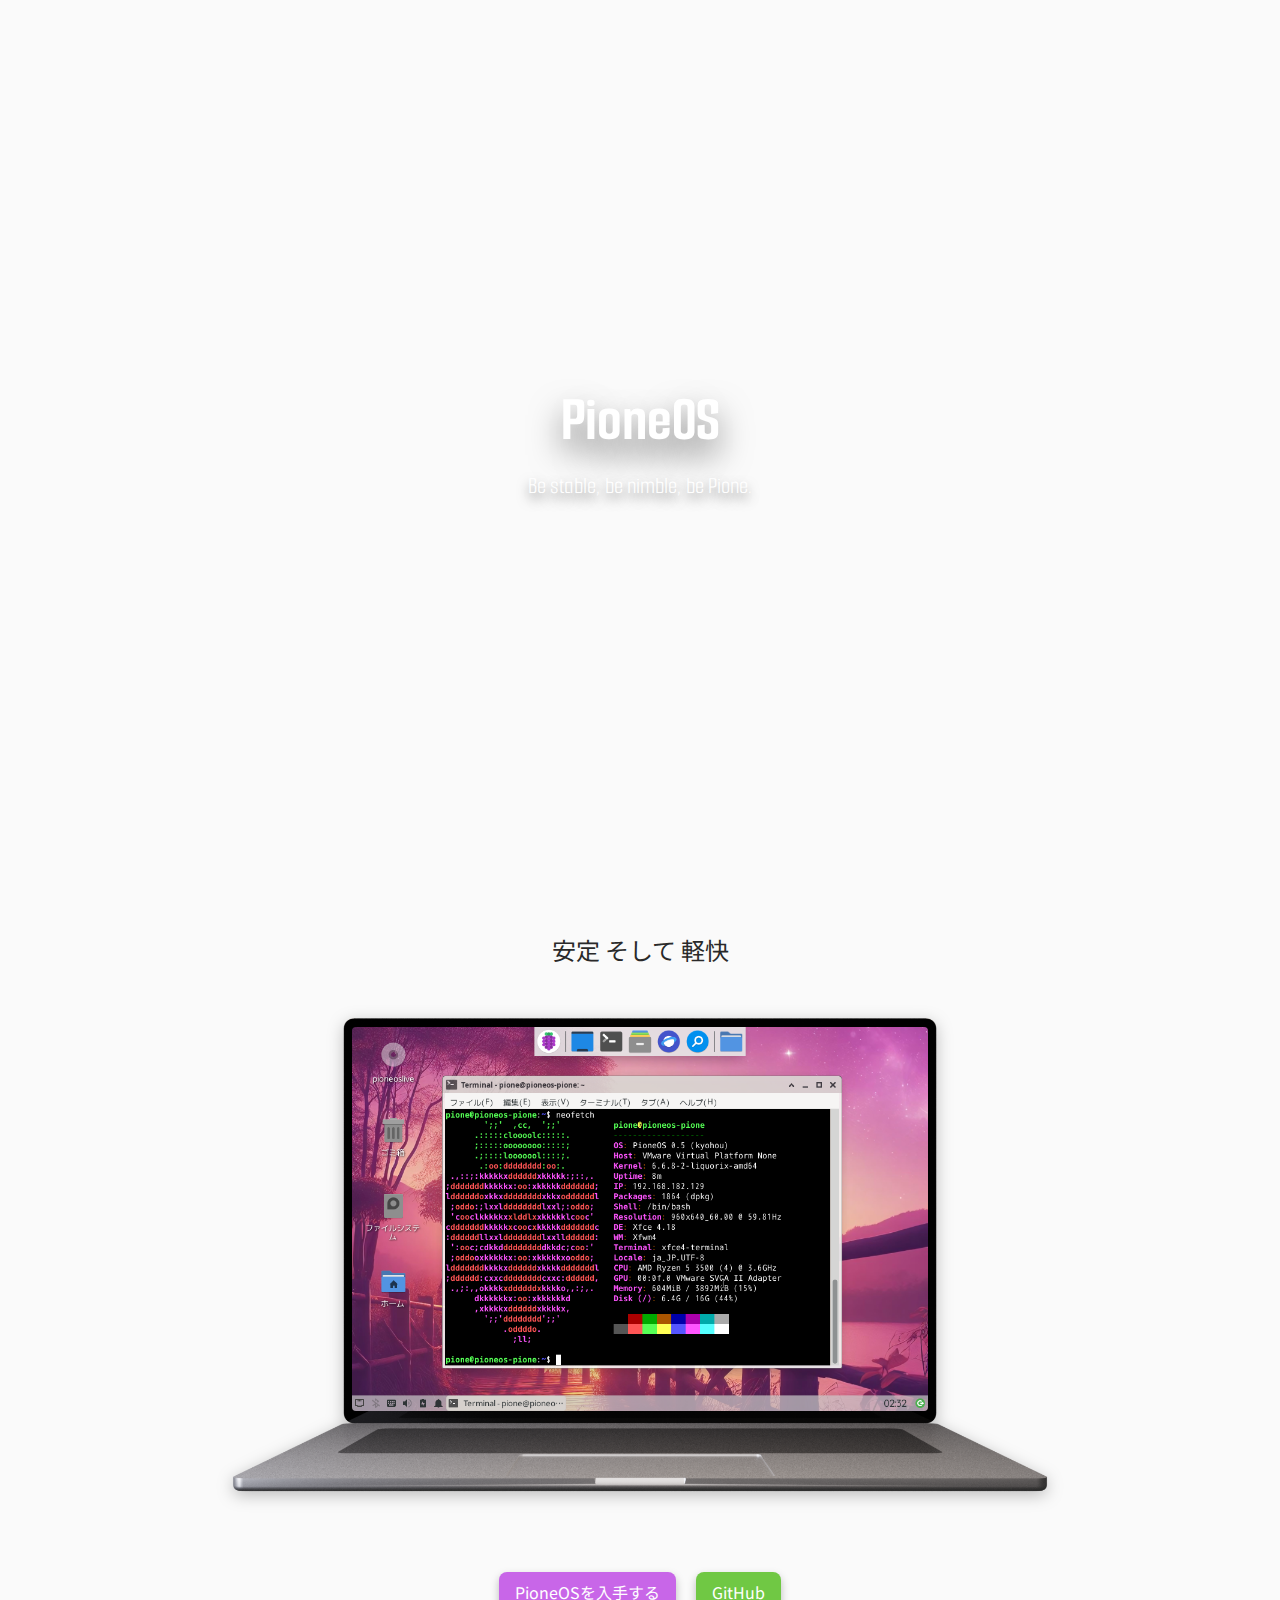
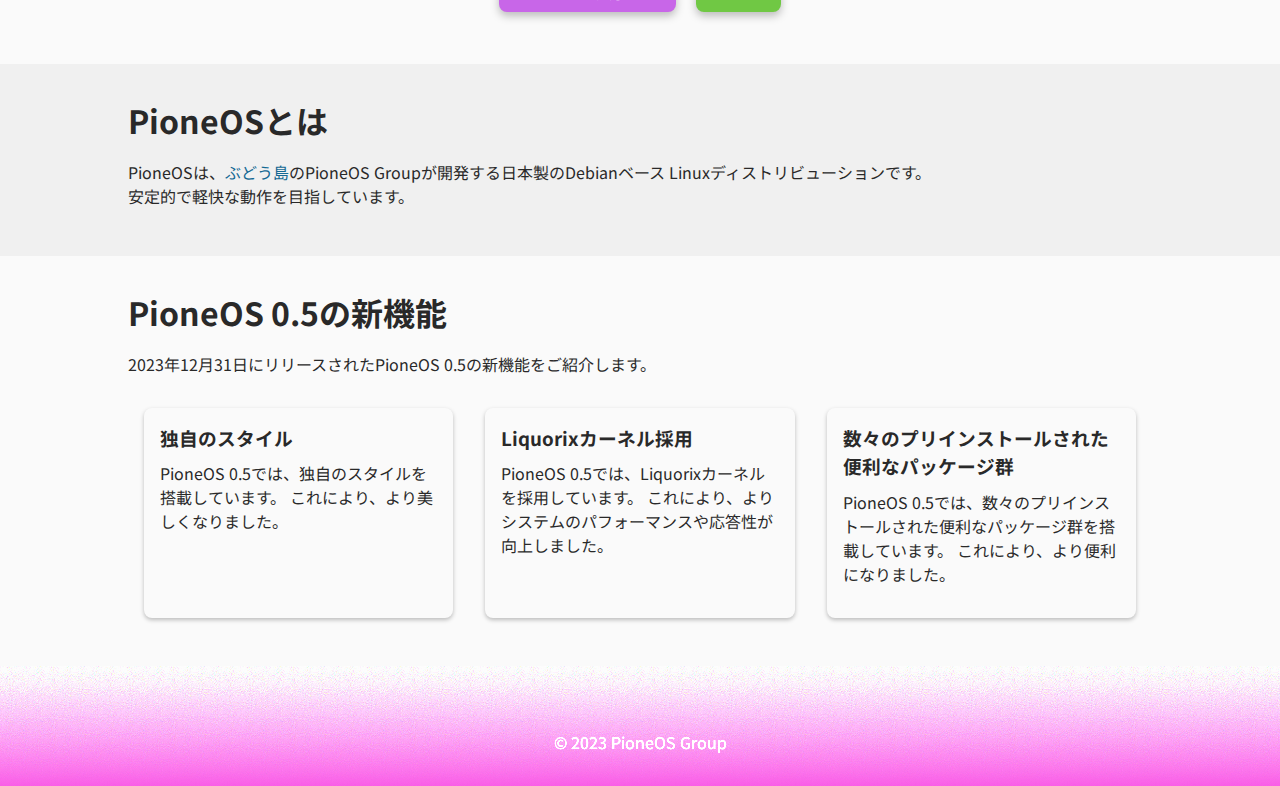
==== index.html @ fa4597d4 "Update og:image URL in index.html" ====
<!DOCTYPE html>
<html lang="ja">

<head prefix="og: http://ogp.me/ns# fb: http://ogp.me/ns/fb#">
    <meta charset="UTF-8">
    <meta name="viewport" content="width=device-width, initial-scale=1.0">
    <title>PioneOS</title>

    <meta name="description"
        content="PioneOSは、ぶどう島のPioneOS Groupが開発する日本製のDebianベース Linuxディストリビューションです。安定的で軽快な動作を目指しています。">
    <meta name="keywords" content="PioneOS,ぶどう島,PioneOS部,OS,Debian,Linux,ディストリビューション,安定,軽快">
    <meta name="author" content="ぶどう島">

    <meta property="og:title" content="PioneOS">
    <meta property="og:type" content="website">
    <meta property="og:url" content="https://ospio.net/">
    <meta property="og:image" content="https://ospio.net/images/ogp/2.png">
    <meta property="og:site_name" content="PioneOS">
    <meta property="og:description"
        content="PioneOSは、PioneOS Groupが開発する日本製のDebianベース Linuxディストリビューションです。安定的で軽快な動作を目指しています。">
    <meta name="twitter:card" content="summary_large_image">
    <meta name="twitter:site" content="@gbudou">
    <meta name="theme-color" content="#c866e8">

    <link rel="stylesheet" href="/styles/main.css">

    <style>
        #image {
            position: relative;
            width: 100%;
            margin: 0 auto;
            filter: drop-shadow(0 .25em .5em var(--shadow-color-light));
        }

        #screen {
            border-radius: .25em;
            height: calc(100%/1.5);
            left: 50%;
            position: absolute;
            top: 6%;
            transform: translateX(-50%);
        }

        #laptop {
            display: block;
            margin: 0 auto;
            width: auto;
            max-width: 100%;
            max-height: 67vh;
        }

        main section#about {
            background: var(--dark-background);
        }
    </style>
</head>

<body>
    <header>
        <h1>PioneOS</h1>
        <p>Be stable, be nimble, be Pione.</p>
    </header>

    <!--<nav>

    </nav>-->

    <main>
        <section id="hello">
            <div class="container">
                <p class="center" style="font-size: 1.5em;">安定 そして 軽快</p>
                <div id="image">
                    <img id="screen" src="/images/screen/2.png" alt="Screen">
                    <img id="laptop" src="/images/laptop.png" alt="Laptop">
                </div>
                <p class="center">
                    <a href="https://github.com/pione-os/PioneOS_build/releases/download/v0.5/PioneOS_build.zip" class="button rainbow-hover">PioneOSを入手する</a>
                    <a href="https://github.com/pione-os" class="button secondary rainbow-hover">GitHub</a>
                    <!--<a class="button secondary button-disabled">
                        開発者を応援する-->
                    </a>
                </p>
            </div>
        </section>
        <section id="about">
            <div class="container">
                <h2>PioneOSとは</h2>
                <p>
                    PioneOSは、<a href="https://gbudou.com/discord/">ぶどう島</a>のPioneOS Groupが開発する日本製のDebianベース
                    Linuxディストリビューションです。
                    <br>
                    安定的で軽快な動作を目指しています。
                </p>
            </div>
        </section>
        <section id="update">
            <div class="container">
                <h2>PioneOS 0.5の新機能</h2>
                <p>
                    2023年12月31日にリリースされたPioneOS 0.5の新機能をご紹介します。
                </p>
                <div class="cards">
                    <div class="card">
                        <h3>独自のスタイル</h3>
                        <p>
                            PioneOS 0.5では、独自のスタイルを搭載しています。
                            これにより、より美しくなりました。
                        </p>
                    </div>
                    <div class="card">
                        <h3>Liquorixカーネル採用</h3>
                        <p>
                            PioneOS 0.5では、Liquorixカーネルを採用しています。
                            これにより、よりシステムのパフォーマンスや応答性が向上しました。
                        </p>
                    </div>
                    <div class="card">
                        <h3>数々のプリインストールされた便利なパッケージ群</h3>
                        <p>
                            PioneOS 0.5では、数々のプリインストールされた便利なパッケージ群を搭載しています。
                            これにより、より便利になりました。
                        </p>
                    </div>
                </div>
        </section>
    </main>

    <footer>
        &copy; 2023 PioneOS Group
    </footer>
</body>

</html>
---- styles/main.css ----
@import url('https://fonts.googleapis.com/css2?family=Noto+Sans+JP:wght@100;200;300;400;500;600;700;800;900&family=Smooch+Sans:wght@100;200;300;400;500;600;700;800;900&display=swap');

:root {
    --background: #fafafa;
    --text: #292929;
    --link: #146994;
    --header-text: #ffffff;
    --footer-text: #ffffff;
    --footer-background: var(--theme-color-dark);
    --theme-color: #c866e8;
    --theme-color-dark: #a63f9a;
    --secondary-theme-color: #70c844;
    --secondary-theme-color-dark: #4d9e2b;
    --dark-background: #f0f0f0;
    --shadow-color: rgba(0, 0, 0, 0.5);
    --shadow-color-light: rgba(0, 0, 0, 0.25);
}

* {
    box-sizing: border-box;
}

body {
    margin: 0;
    padding: 0;
    font-family: 'Noto Sans JP', sans-serif;
    line-height: 1.5;
    color: var(--text);
    background: var(--background);
}

a {
    color: var(--link);
    text-decoration: none;
}

a:visited {
    color: var(--link);
}

a:hover,
a:focus {
    text-decoration: underline;
}

a:active {
    text-decoration: underline;
}

h1,
h2,
h3,
h4,
h5,
h6 {
    margin: 0;
    margin-bottom: .5em;
}

.button {
    display: inline-block;
    padding: 0.5em 1em;
    margin: 0.25em 0.5em;
    border-radius: 0.5em;
    background: var(--theme-color);
    color: #fff;
    text-decoration: none;
    transition: background 0.2s ease-in-out, box-shadow 0.2s ease-in-out, border-bottom 0.2s ease-in-out;
    box-shadow: 0 .25em .5em var(--shadow-color-light);
}

.button.secondary {
    background: var(--secondary-theme-color);
}

.button:hover,
.button:focus {
    box-shadow: 0 .125em .25em var(--shadow-color-light);
    text-decoration: none;
}

.button:active {
    box-shadow: 0 .125em .25em var(--shadow-color-light) inset;
    background: var(--theme-color-dark);
    text-decoration: none;
}

.button:active.secondary {
    background: var(--secondary-theme-color-dark);
}

.button-disabled {
    background: var(--dark-background);
    color: var(--shadow-color);
    box-shadow: none;
    cursor: not-allowed;
}

.button-disabled.secondary {
    background: var(--dark-background);
}

.button-disabled:hover,
.button-disabled:focus {
    background: var(--dark-background);
    box-shadow: none;
    animation: none;
}

.button-disabled:active {
    box-shadow: none;
    background: var(--dark-background);
}

.button-disabled:active.secondary {
    background: var(--dark-background);
}

.center {
    text-align: center;
}

.rainbow-hover:hover {
    animation: rainbow .5s ease-in-out;
}

.cards {
    display: flex;
    flex-wrap: wrap;
    justify-content: center;
    align-items: stretch;
}

.card {
    min-width: 15em;
    flex: 1;
    margin: 1em;
    padding: 1em;
    border-radius: 0.5em;
    background: var(--background);
    box-shadow: 0 .125em .25em var(--shadow-color-light);
    transition: box-shadow 0.2s ease-in-out;
}

@keyframes rainbow {
    0% {
        filter: hue-rotate(0deg);
    }

    50% {
        filter: hue-rotate(180deg) brightness(150%);
    }

    100% {
        filter: hue-rotate(360deg);
    }
}

header {
    height: 100vh;
    display: flex;
    flex-direction: column;
    justify-content: center;
    align-items: center;
    color: #fff;
    text-align: center;
    font-family: 'Smooch Sans', sans-serif;
    background: url('/images/background.jpg') no-repeat center center / cover;
    /* https://unsplash.com/ja/%E5%86%99%E7%9C%9F/%E7%B4%AB%E8%89%B2%E3%81%AE%E3%82%B0%E3%83%AC%E3%83%BC%E3%83%97-%E3%83%95%E3%83%AB%E3%83%BC%E3%83%84%E3%81%AE%E3%82%BB%E3%83%AC%E3%82%AF%E3%83%86%E3%82%A3%E3%83%96-%E3%83%95%E3%82%A9%E3%83%BC%E3%82%AB%E3%82%B9%E5%86%99%E7%9C%9F-GibvqWh_OcE */
}

header h1 {
    font-size: 4rem;
    text-shadow: 0 .25em .5em var(--shadow-color);
    margin-bottom: 0;
}

header p {
    font-size: 1.5rem;
    text-shadow: 0 .25em .5em var(--shadow-color);
    margin-top: 0;
}

main {
    min-height: 100vh;
}

main section {
    padding: 2rem 0;
}

main section .container {
    width: 80%;
    margin: 0 auto;
}

main section h2 {
    font-size: 2rem;
}

main section p {
    font-size: 1rem;
    margin-top: 0;
}

footer {
    background: var(--footer-background);
    color: var(--footer-text);
    text-align: center;
    padding: 4rem 0;
    padding-bottom: 2rem;
    filter: brightness(150%);
    background:
        linear-gradient(0deg, var(--footer-background), rgba(0, 0, 0, 0)),
        url("data:image/svg+xml,%3Csvg viewBox='0 0 256 256' xmlns='http://www.w3.org/2000/svg'%3E%3Cfilter id='noiseFilter'%3E%3CfeTurbulence type='fractalNoise' baseFrequency='0.5' numOctaves='3' stitchTiles='stitch'/%3E%3C/filter%3E%3Crect width='100%25' height='100%25' filter='url(%23noiseFilter)'/%3E%3C/svg%3E");
}
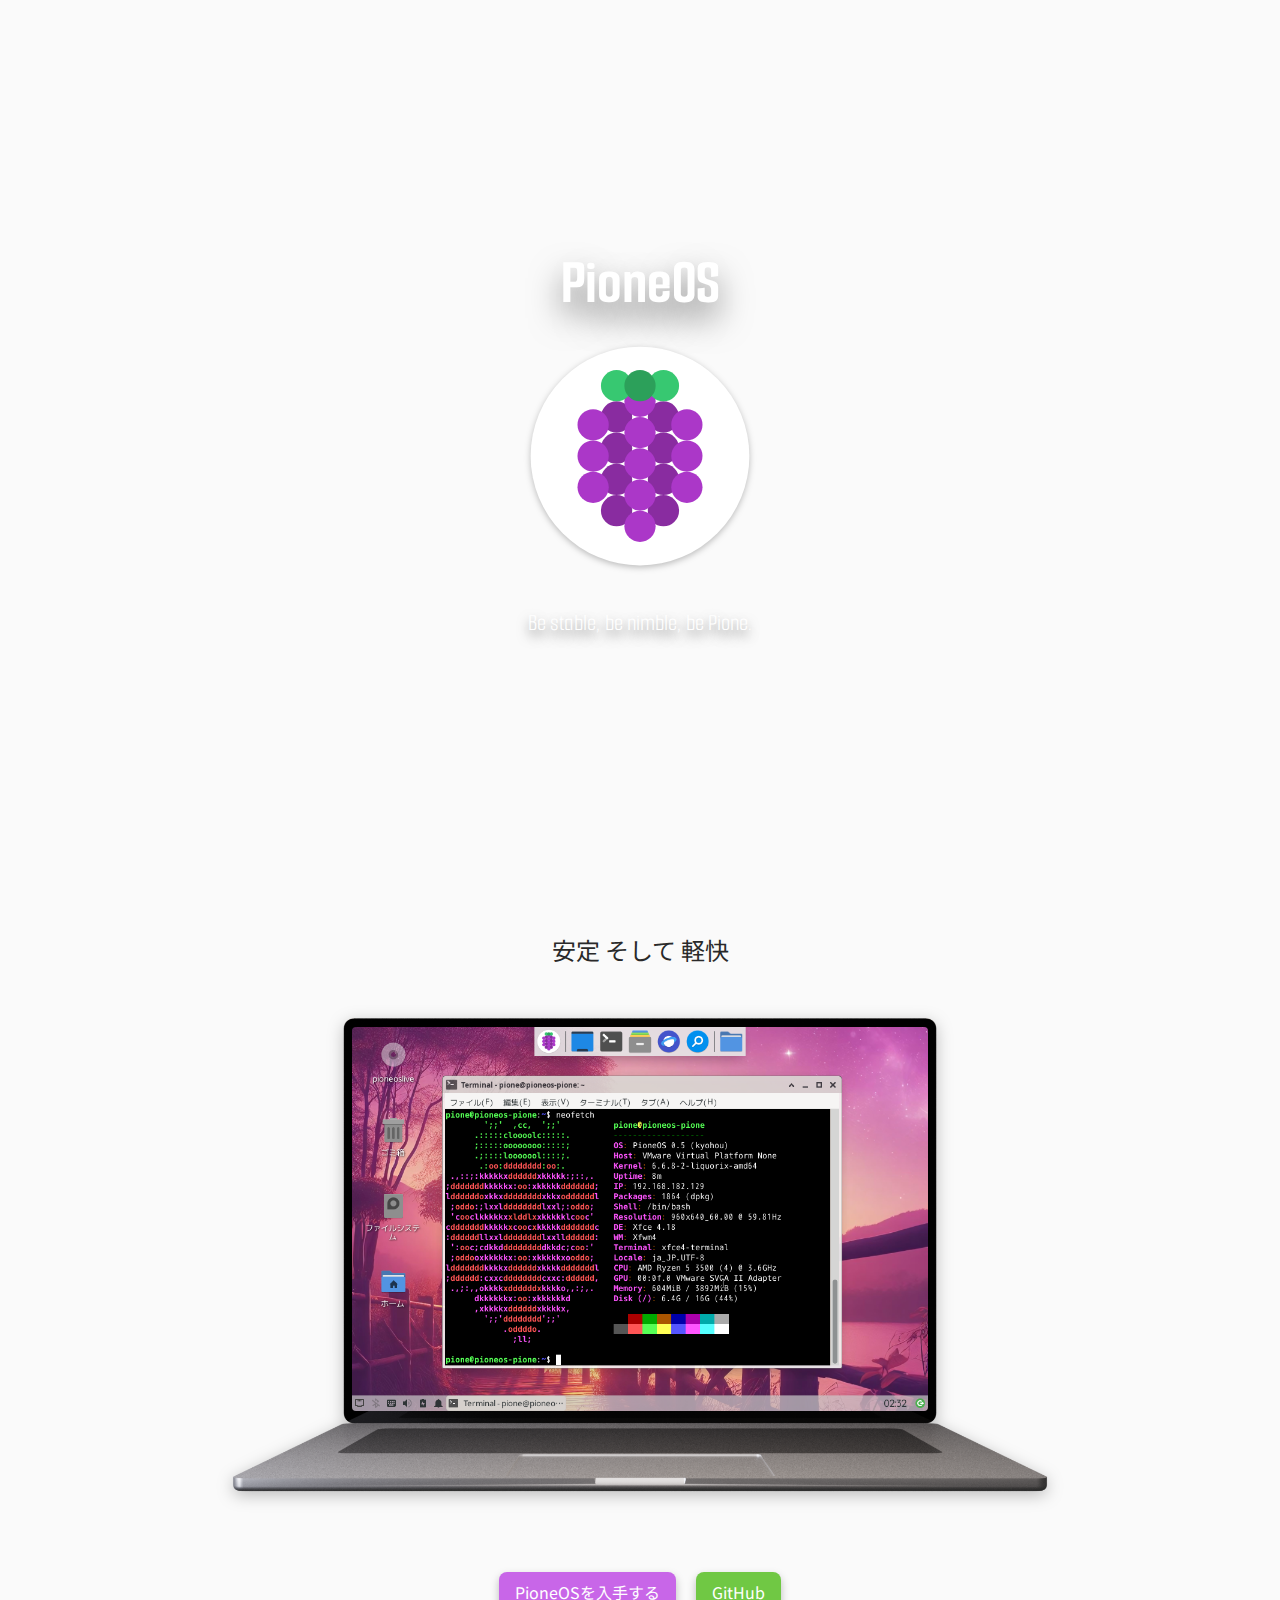
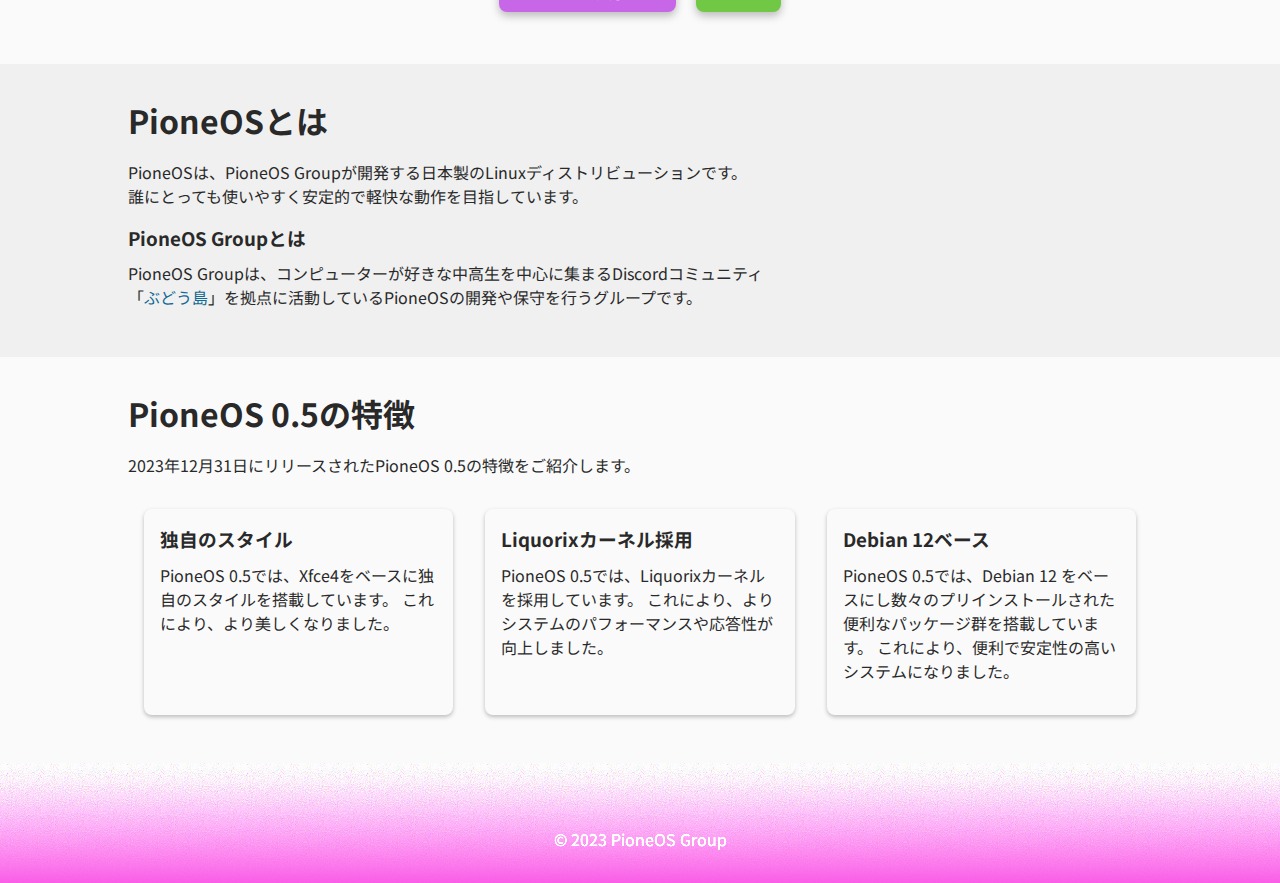
==== commit 237d0a60: "Update PioneOS website content and translations" ====
--- a/index.html
+++ b/index.html
@@ -4,20 +4,19 @@
 <head prefix="og: http://ogp.me/ns# fb: http://ogp.me/ns/fb#">
     <meta charset="UTF-8">
     <meta name="viewport" content="width=device-width, initial-scale=1.0">
-    <title>PioneOS</title>
+    <title>PioneOS公式サイト</title>
 
     <meta name="description"
-        content="PioneOSは、ぶどう島のPioneOS Groupが開発する日本製のDebianベース Linuxディストリビューションです。安定的で軽快な動作を目指しています。">
-    <meta name="keywords" content="PioneOS,ぶどう島,PioneOS部,OS,Debian,Linux,ディストリビューション,安定,軽快">
-    <meta name="author" content="ぶどう島">
-
+        content="PioneOSは、PioneOS Groupが開発する日本製のLinuxディストリビューションです。安定的で軽快な動作を目指しています。">
+    <meta name="keywords" content="PioneOS,ぶどう島,PioneOSGroup,OS,Debian,Linux,ディストリビューション,安定,軽快">
+    <meta name="author" content="PioneOS Group">
     <meta property="og:title" content="PioneOS">
     <meta property="og:type" content="website">
     <meta property="og:url" content="https://ospio.net/">
     <meta property="og:image" content="https://ospio.net/images/ogp/2.png">
     <meta property="og:site_name" content="PioneOS">
     <meta property="og:description"
-        content="PioneOSは、PioneOS Groupが開発する日本製のDebianベース Linuxディストリビューションです。安定的で軽快な動作を目指しています。">
+        content="PioneOSは、PioneOS Groupが開発する日本製のLinuxディストリビューションです。安定的で軽快な動作を目指しています。">
     <meta name="twitter:card" content="summary_large_image">
     <meta name="twitter:site" content="@gbudou">
     <meta name="theme-color" content="#c866e8">
@@ -57,7 +56,7 @@
 
 <body>
     <header>
-        <h1>PioneOS</h1>
+        <h1>PioneOS</h1><img id="logo" src="/images/logo1.svg" alt="logo" height="250"><br>
         <p>Be stable, be nimble, be Pione.</p>
     </header>
 
@@ -74,7 +73,7 @@
                     <img id="laptop" src="/images/laptop.png" alt="Laptop">
                 </div>
                 <p class="center">
-                    <a href="https://github.com/pione-os/PioneOS_build/releases/download/v0.5/PioneOS_build.zip" class="button rainbow-hover">PioneOSを入手する</a>
+                    <a href="./get.html" class="button rainbow-hover">PioneOSを入手する</a>
                     <a href="https://github.com/pione-os" class="button secondary rainbow-hover">GitHub</a>
                     <!--<a class="button secondary button-disabled">
                         開発者を応援する-->
@@ -86,24 +85,27 @@
             <div class="container">
                 <h2>PioneOSとは</h2>
                 <p>
-                    PioneOSは、<a href="https://gbudou.com/discord/">ぶどう島</a>のPioneOS Groupが開発する日本製のDebianベース
-                    Linuxディストリビューションです。
+                    PioneOSは、PioneOS Groupが開発する日本製のLinuxディストリビューションです。
                     <br>
-                    安定的で軽快な動作を目指しています。
+                    誰にとっても使いやすく安定的で軽快な動作を目指しています。
+                </p>
+                <h3>PioneOS Groupとは</h3>
+                <p>
+                    PioneOS Groupは、コンピューターが好きな中高生を中心に集まるDiscordコミュニティ<br>「<a href="https://gbudou.com/discord/">ぶどう島</a>」を拠点に活動しているPioneOSの開発や保守を行うグループです。
                 </p>
             </div>
         </section>
         <section id="update">
             <div class="container">
-                <h2>PioneOS 0.5の新機能</h2>
+                <h2>PioneOS 0.5の特徴</h2>
                 <p>
-                    2023年12月31日にリリースされたPioneOS 0.5の新機能をご紹介します。
+                    2023年12月31日にリリースされたPioneOS 0.5の特徴をご紹介します。
                 </p>
                 <div class="cards">
                     <div class="card">
                         <h3>独自のスタイル</h3>
                         <p>
-                            PioneOS 0.5では、独自のスタイルを搭載しています。
+                            PioneOS 0.5では、Xfce4をベースに独自のスタイルを搭載しています。
                             これにより、より美しくなりました。
                         </p>
                     </div>
@@ -115,10 +117,10 @@
                         </p>
                     </div>
                     <div class="card">
-                        <h3>数々のプリインストールされた便利なパッケージ群</h3>
+                        <h3>Debian 12ベース</h3>
                         <p>
-                            PioneOS 0.5では、数々のプリインストールされた便利なパッケージ群を搭載しています。
-                            これにより、より便利になりました。
+                            PioneOS 0.5では、Debian 12 をベースにし数々のプリインストールされた便利なパッケージ群を搭載しています。
+                            これにより、便利で安定性の高いシステムになりました。
                         </p>
                     </div>
                 </div>
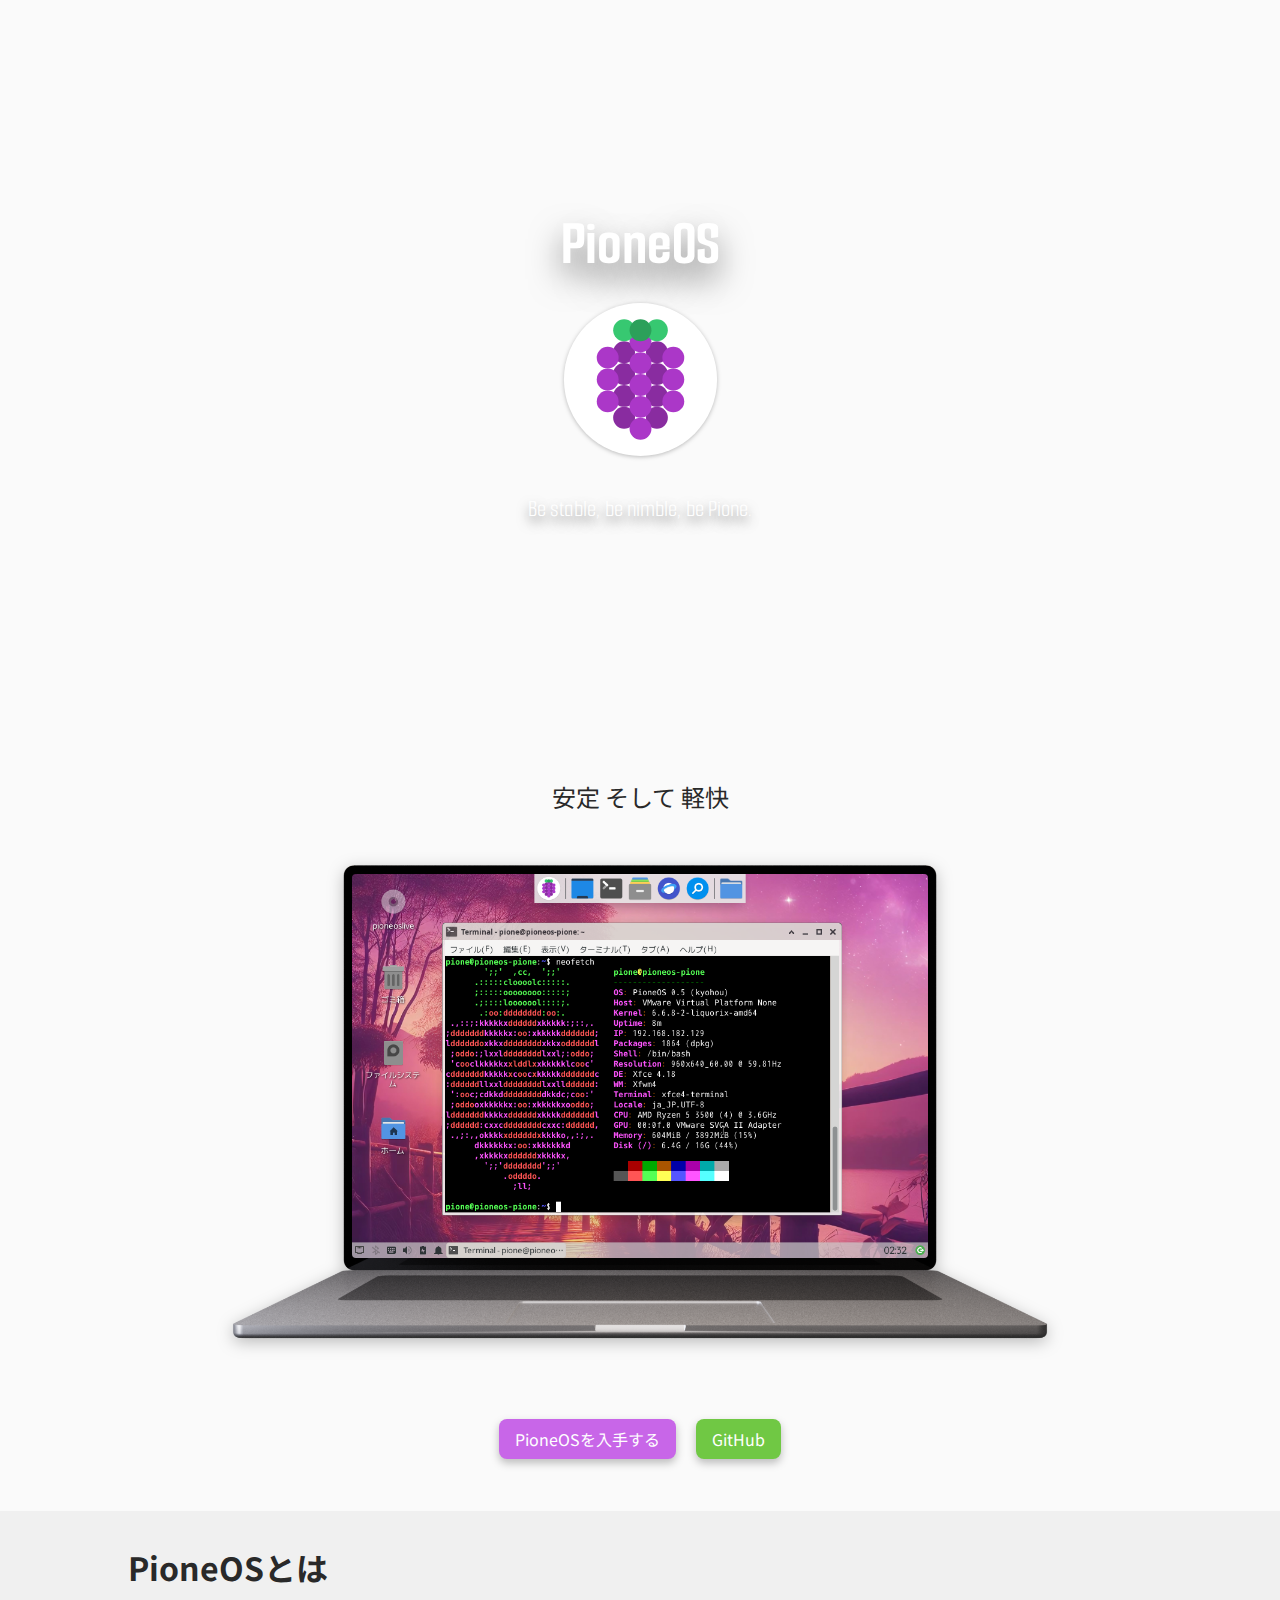
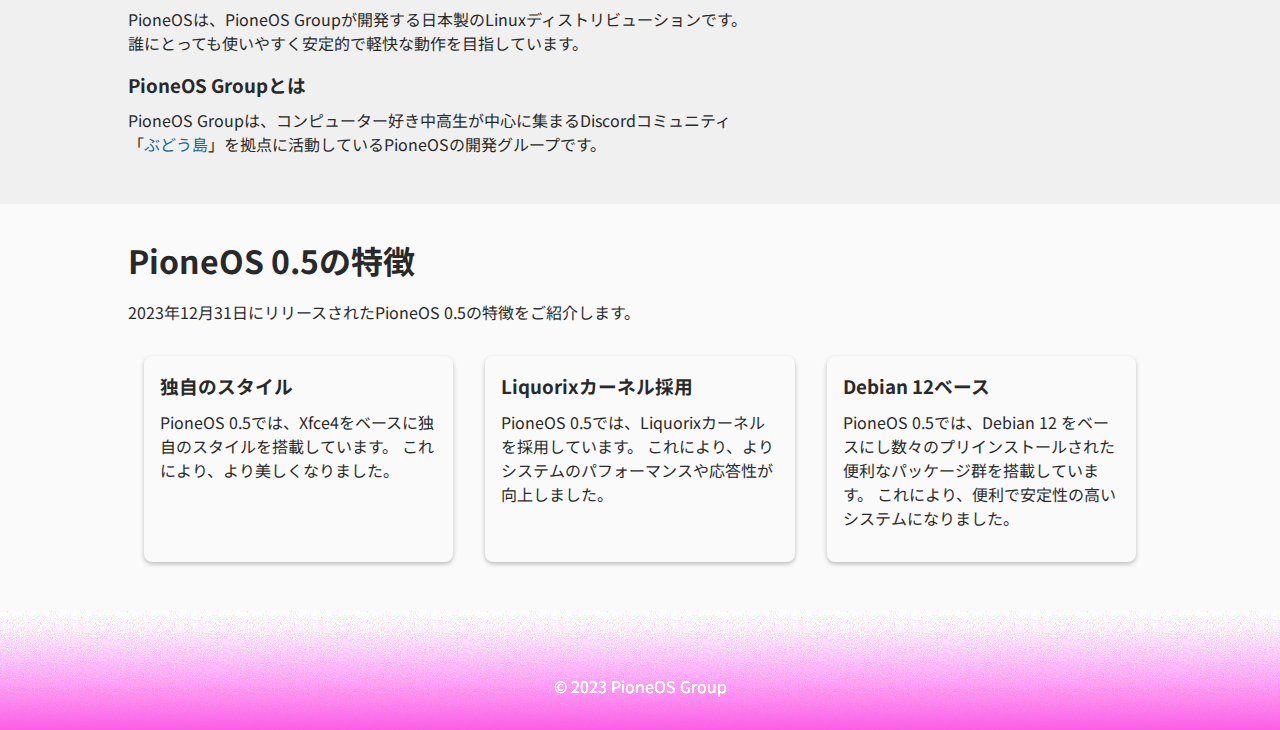
==== commit 579d096e: "ヘッダーのロゴのサイズを175へ縮小" ====
--- a/index.html
+++ b/index.html
@@ -4,7 +4,7 @@
 <head prefix="og: http://ogp.me/ns# fb: http://ogp.me/ns/fb#">
     <meta charset="UTF-8">
     <meta name="viewport" content="width=device-width, initial-scale=1.0">
-    <title>PioneOS公式サイト</title>
+    <title>PioneOS</title>
 
     <meta name="description"
         content="PioneOSは、PioneOS Groupが開発する日本製のLinuxディストリビューションです。安定的で軽快な動作を目指しています。">
@@ -56,7 +56,7 @@
 
 <body>
     <header>
-        <h1>PioneOS</h1><img id="logo" src="/images/logo1.svg" alt="logo" height="250"><br>
+        <h1>PioneOS</h1><img id="logo" src="/images/logo1.svg" alt="logo" height="175"><br>
         <p>Be stable, be nimble, be Pione.</p>
     </header>
 
@@ -91,7 +91,7 @@
                 </p>
                 <h3>PioneOS Groupとは</h3>
                 <p>
-                    PioneOS Groupは、コンピューターが好きな中高生を中心に集まるDiscordコミュニティ<br>「<a href="https://gbudou.com/discord/">ぶどう島</a>」を拠点に活動しているPioneOSの開発や保守を行うグループです。
+                    PioneOS Groupは、コンピューター好き中高生が中心に集まるDiscordコミュニティ<br>「<a href="https://gbudou.com/discord/">ぶどう島</a>」を拠点に活動しているPioneOSの開発グループです。
                 </p>
             </div>
         </section>
--- a/styles/main.css
+++ b/styles/main.css
@@ -157,7 +157,7 @@
 }
 
 header {
-    height: 100vh;
+    height: 83vh;
     display: flex;
     flex-direction: column;
     justify-content: center;
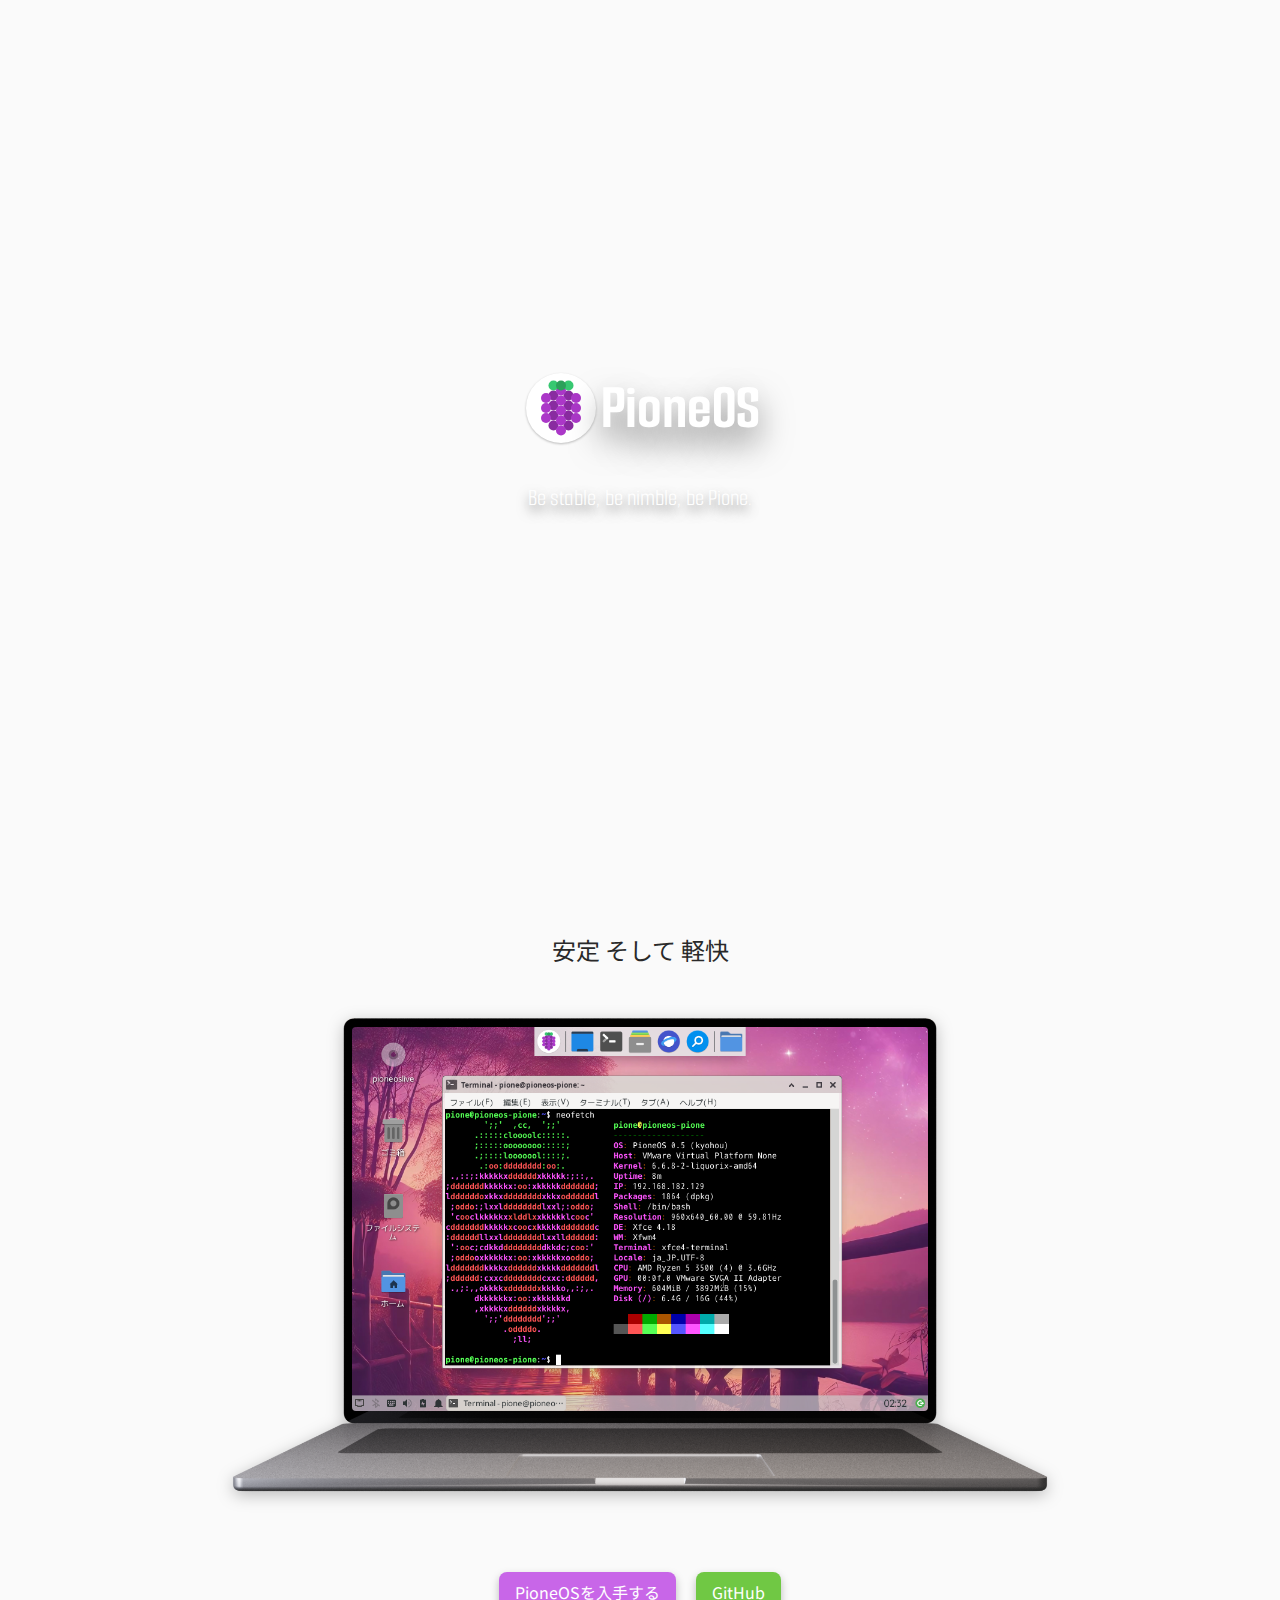
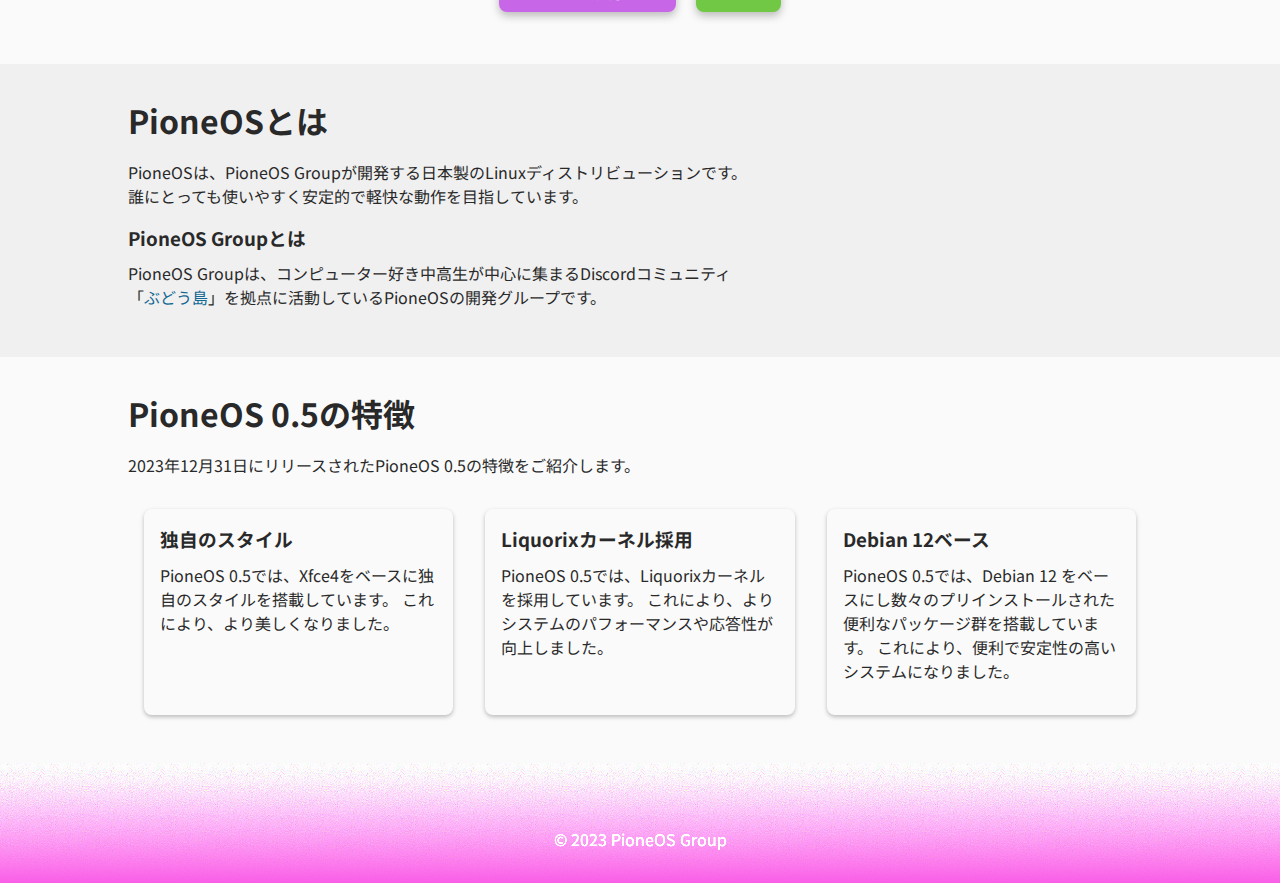
==== commit 8e823416: "Update meta description and logo positioning" ====
--- a/index.html
+++ b/index.html
@@ -6,8 +6,7 @@
     <meta name="viewport" content="width=device-width, initial-scale=1.0">
     <title>PioneOS</title>
 
-    <meta name="description"
-        content="PioneOSは、PioneOS Groupが開発する日本製のLinuxディストリビューションです。安定的で軽快な動作を目指しています。">
+    <meta name="description" content="PioneOSは、PioneOS Groupが開発する日本製のLinuxディストリビューションです。安定的で軽快な動作を目指しています。">
     <meta name="keywords" content="PioneOS,ぶどう島,PioneOSGroup,OS,Debian,Linux,ディストリビューション,安定,軽快">
     <meta name="author" content="PioneOS Group">
     <meta property="og:title" content="PioneOS">
@@ -15,8 +14,7 @@
     <meta property="og:url" content="https://ospio.net/">
     <meta property="og:image" content="https://ospio.net/images/ogp/2.png">
     <meta property="og:site_name" content="PioneOS">
-    <meta property="og:description"
-        content="PioneOSは、PioneOS Groupが開発する日本製のLinuxディストリビューションです。安定的で軽快な動作を目指しています。">
+    <meta property="og:description" content="PioneOSは、PioneOS Groupが開発する日本製のLinuxディストリビューションです。安定的で軽快な動作を目指しています。">
     <meta name="twitter:card" content="summary_large_image">
     <meta name="twitter:site" content="@gbudou">
     <meta name="theme-color" content="#c866e8">
@@ -51,12 +49,29 @@
         main section#about {
             background: var(--dark-background);
         }
+
+        #logo {
+            width: 5em;
+            height: auto;
+            margin: 0 auto;
+            display: block;
+        }
+
+        header > div {
+            display: flex;
+            align-items: center;
+            justify-content: center;
+        }
     </style>
 </head>
 
 <body>
     <header>
-        <h1>PioneOS</h1><img id="logo" src="/images/logo1.svg" alt="logo" height="175"><br>
+        <div>
+            <img id="logo" src="/images/logo1.svg" alt="logo">
+            <h1>PioneOS</h1>
+        </div>
+        <br>
         <p>Be stable, be nimble, be Pione.</p>
     </header>
 
@@ -91,7 +106,8 @@
                 </p>
                 <h3>PioneOS Groupとは</h3>
                 <p>
-                    PioneOS Groupは、コンピューター好き中高生が中心に集まるDiscordコミュニティ<br>「<a href="https://gbudou.com/discord/">ぶどう島</a>」を拠点に活動しているPioneOSの開発グループです。
+                    PioneOS Groupは、コンピューター好き中高生が中心に集まるDiscordコミュニティ<br>「<a
+                        href="https://gbudou.com/discord/">ぶどう島</a>」を拠点に活動しているPioneOSの開発グループです。
                 </p>
             </div>
         </section>
@@ -132,4 +148,4 @@
     </footer>
 </body>
 
-</html>
+</html>--- a/styles/main.css
+++ b/styles/main.css
@@ -157,7 +157,7 @@
 }
 
 header {
-    height: 83vh;
+    height: 100vh;
     display: flex;
     flex-direction: column;
     justify-content: center;
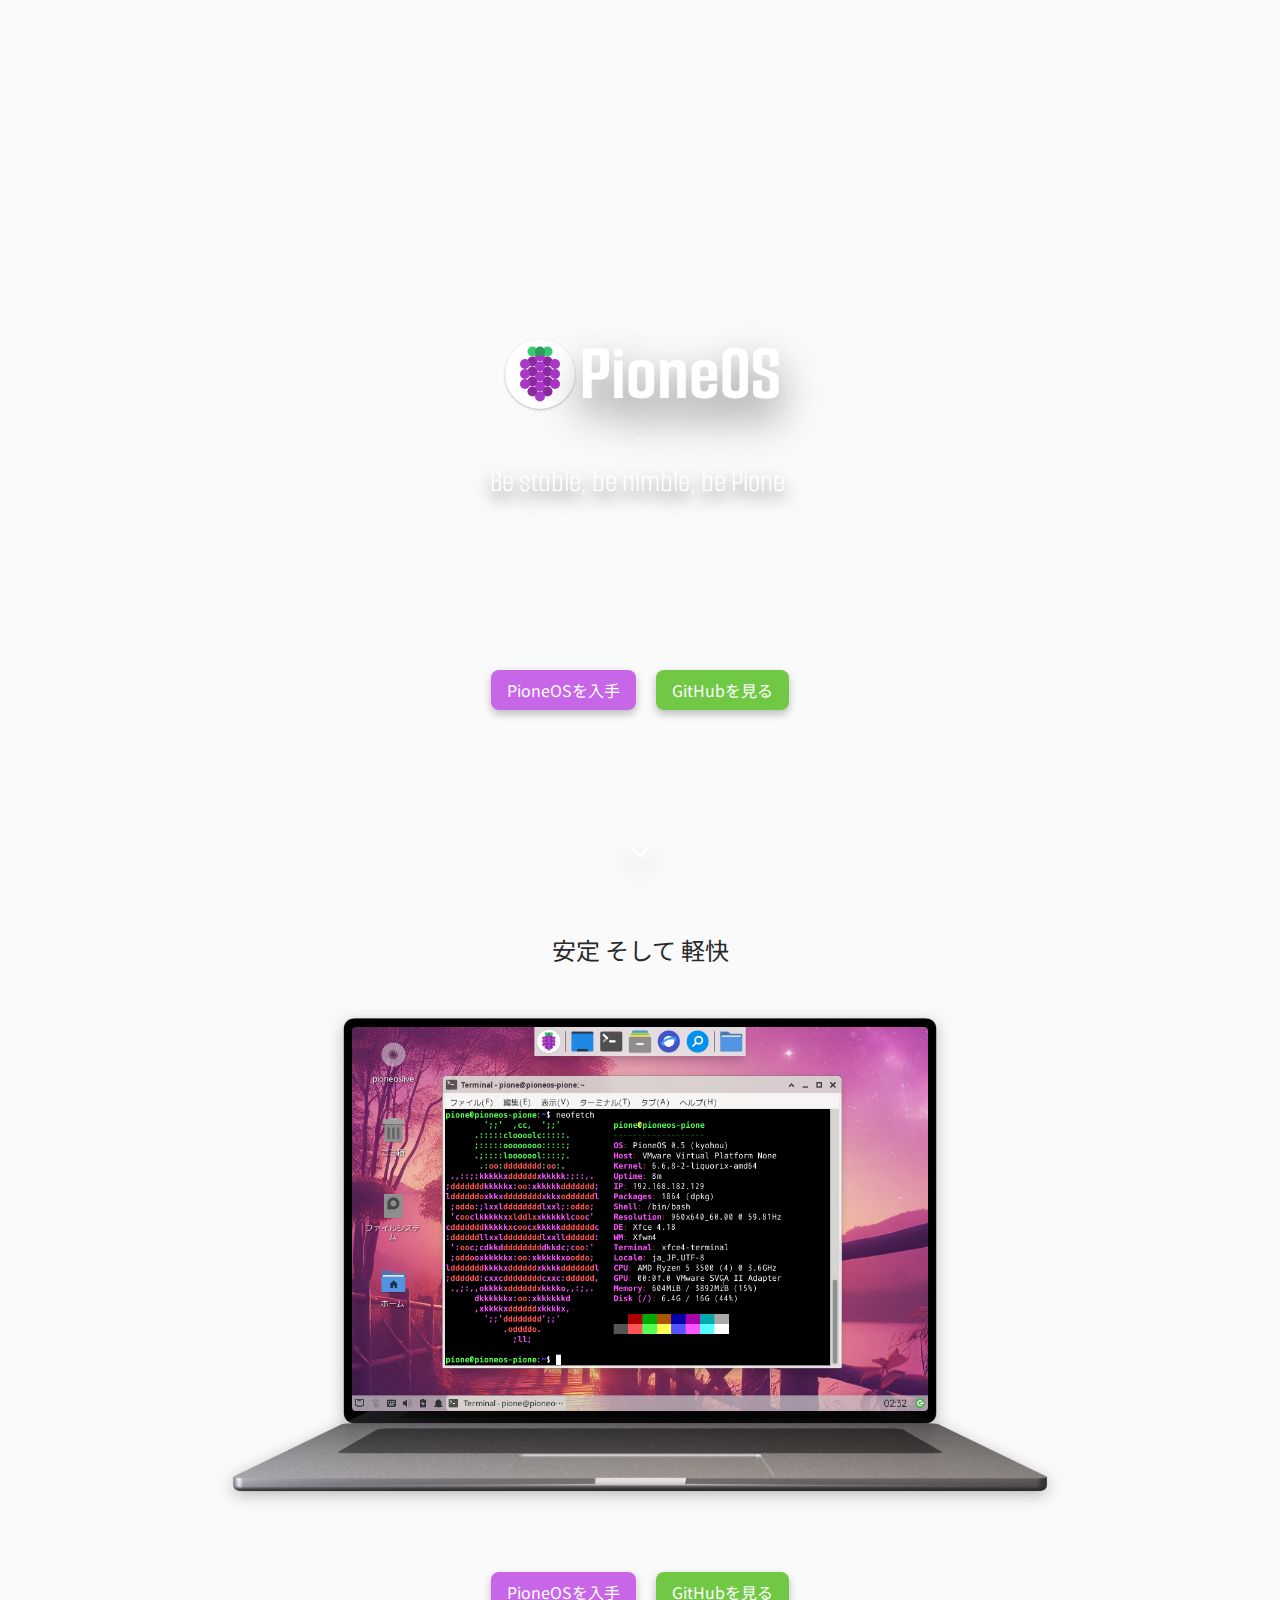
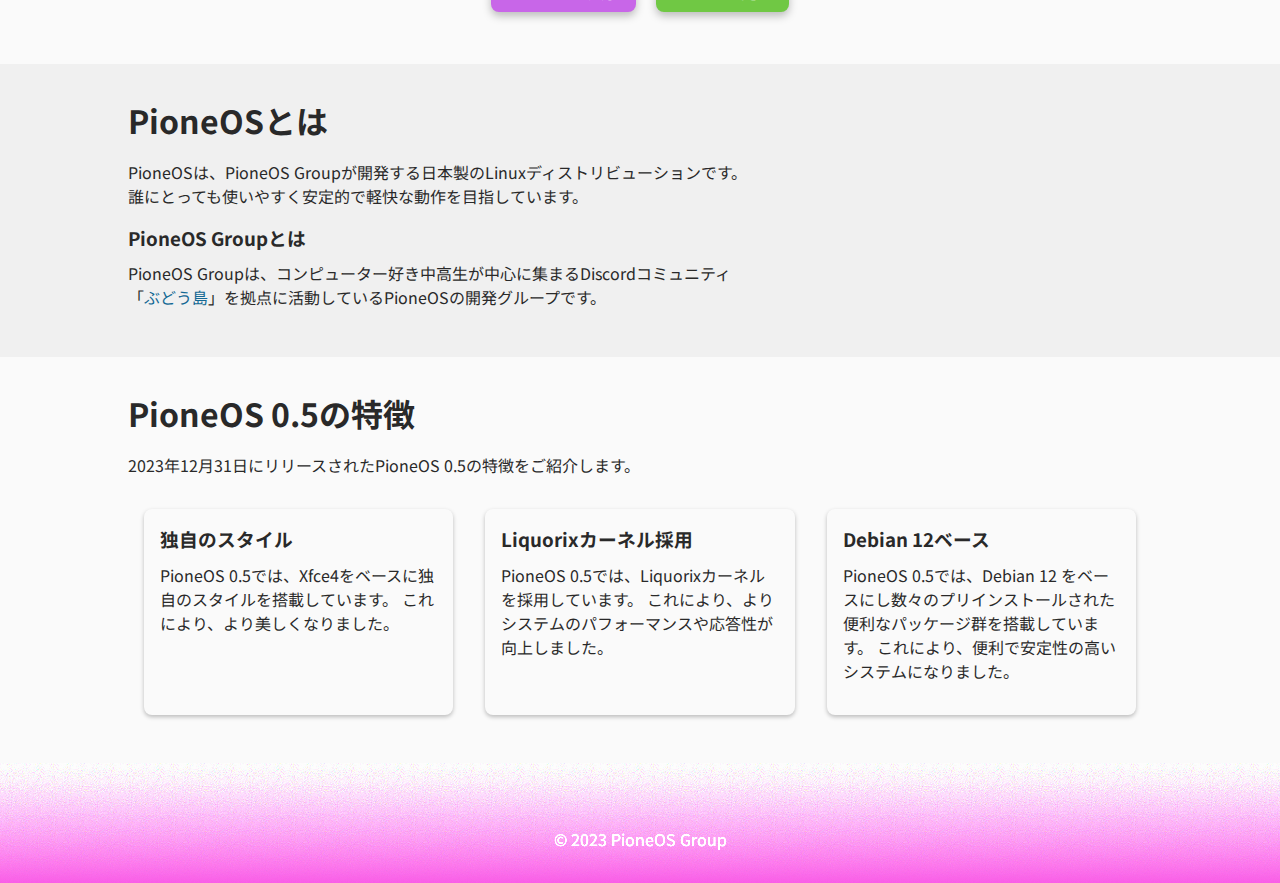
==== commit d637625a: "Update styles and add font stylesheet" ====
--- a/index.html
+++ b/index.html
@@ -19,6 +19,8 @@
     <meta name="twitter:site" content="@gbudou">
     <meta name="theme-color" content="#c866e8">
 
+    <link rel="stylesheet"
+        href="https://fonts.googleapis.com/css2?family=Material+Symbols+Rounded:opsz,wght,FILL,GRAD@24,400,0,0" />
     <link rel="stylesheet" href="/styles/main.css">
 
     <style>
@@ -51,28 +53,71 @@
         }
 
         #logo {
-            width: 5em;
+            width: 5rem;
             height: auto;
             margin: 0 auto;
             display: block;
         }
 
-        header > div {
+        header>#logo-container {
             display: flex;
             align-items: center;
             justify-content: center;
+        }
+
+        header>#buttons {
+            font-family: 'Noto Sans JP', sans-serif;
+            margin-top: 10%;
+        }
+
+        header>*:first-child {
+            margin-top: 10%;
+        }
+
+        header>#more-icon {
+            position: absolute;
+            bottom: 1.5rem;
+            left: 50%;
+            transform: translateX(-50%);
+            font-size: 3rem;
+            color: var(--text-color);
+            animation: more-icon-animation 1s infinite;
+            text-shadow: 0 .25em .5em var(--shadow-color-light);
+        }
+
+        @keyframes more-icon-animation {
+            0% {
+                transform: translateX(-50%) translateY(0);
+            }
+
+            50% {
+                transform: translateX(-50%) translateY(1rem);
+            }
+
+            100% {
+                transform: translateX(-50%) translateY(0);
+            }
         }
     </style>
 </head>
 
 <body>
     <header>
-        <div>
+        <div id="logo-container">
             <img id="logo" src="/images/logo1.svg" alt="logo">
             <h1>PioneOS</h1>
         </div>
         <br>
         <p>Be stable, be nimble, be Pione.</p>
+
+        <div id="buttons">
+            <a href="./get.html" class="button rainbow-hover">PioneOSを入手</a>
+            <a href="https://github.com/pione-os" class="button secondary rainbow-hover">GitHubを見る</a>
+        </div>
+
+        <span id="more-icon" class="material-symbols-rounded">
+            expand_more
+        </span>
     </header>
 
     <!--<nav>
@@ -88,11 +133,11 @@
                     <img id="laptop" src="/images/laptop.png" alt="Laptop">
                 </div>
                 <p class="center">
-                    <a href="./get.html" class="button rainbow-hover">PioneOSを入手する</a>
-                    <a href="https://github.com/pione-os" class="button secondary rainbow-hover">GitHub</a>
+                    <a href="./get.html" class="button rainbow-hover">PioneOSを入手</a>
+                    <a href="https://github.com/pione-os" class="button secondary rainbow-hover">GitHubを見る</a>
                     <!--<a class="button secondary button-disabled">
-                        開発者を応援する-->
-                    </a>
+                        開発者を応援
+                    </a>-->
                 </p>
             </div>
         </section>
--- a/styles/main.css
+++ b/styles/main.css
@@ -69,6 +69,10 @@
     box-shadow: 0 .25em .5em var(--shadow-color-light);
 }
 
+.button:visited {
+    color: #fff;
+}
+
 .button.secondary {
     background: var(--secondary-theme-color);
 }
@@ -170,13 +174,13 @@
 }
 
 header h1 {
-    font-size: 4rem;
+    font-size: 5rem;
     text-shadow: 0 .25em .5em var(--shadow-color);
     margin-bottom: 0;
 }
 
 header p {
-    font-size: 1.5rem;
+    font-size: 2rem;
     text-shadow: 0 .25em .5em var(--shadow-color);
     margin-top: 0;
 }
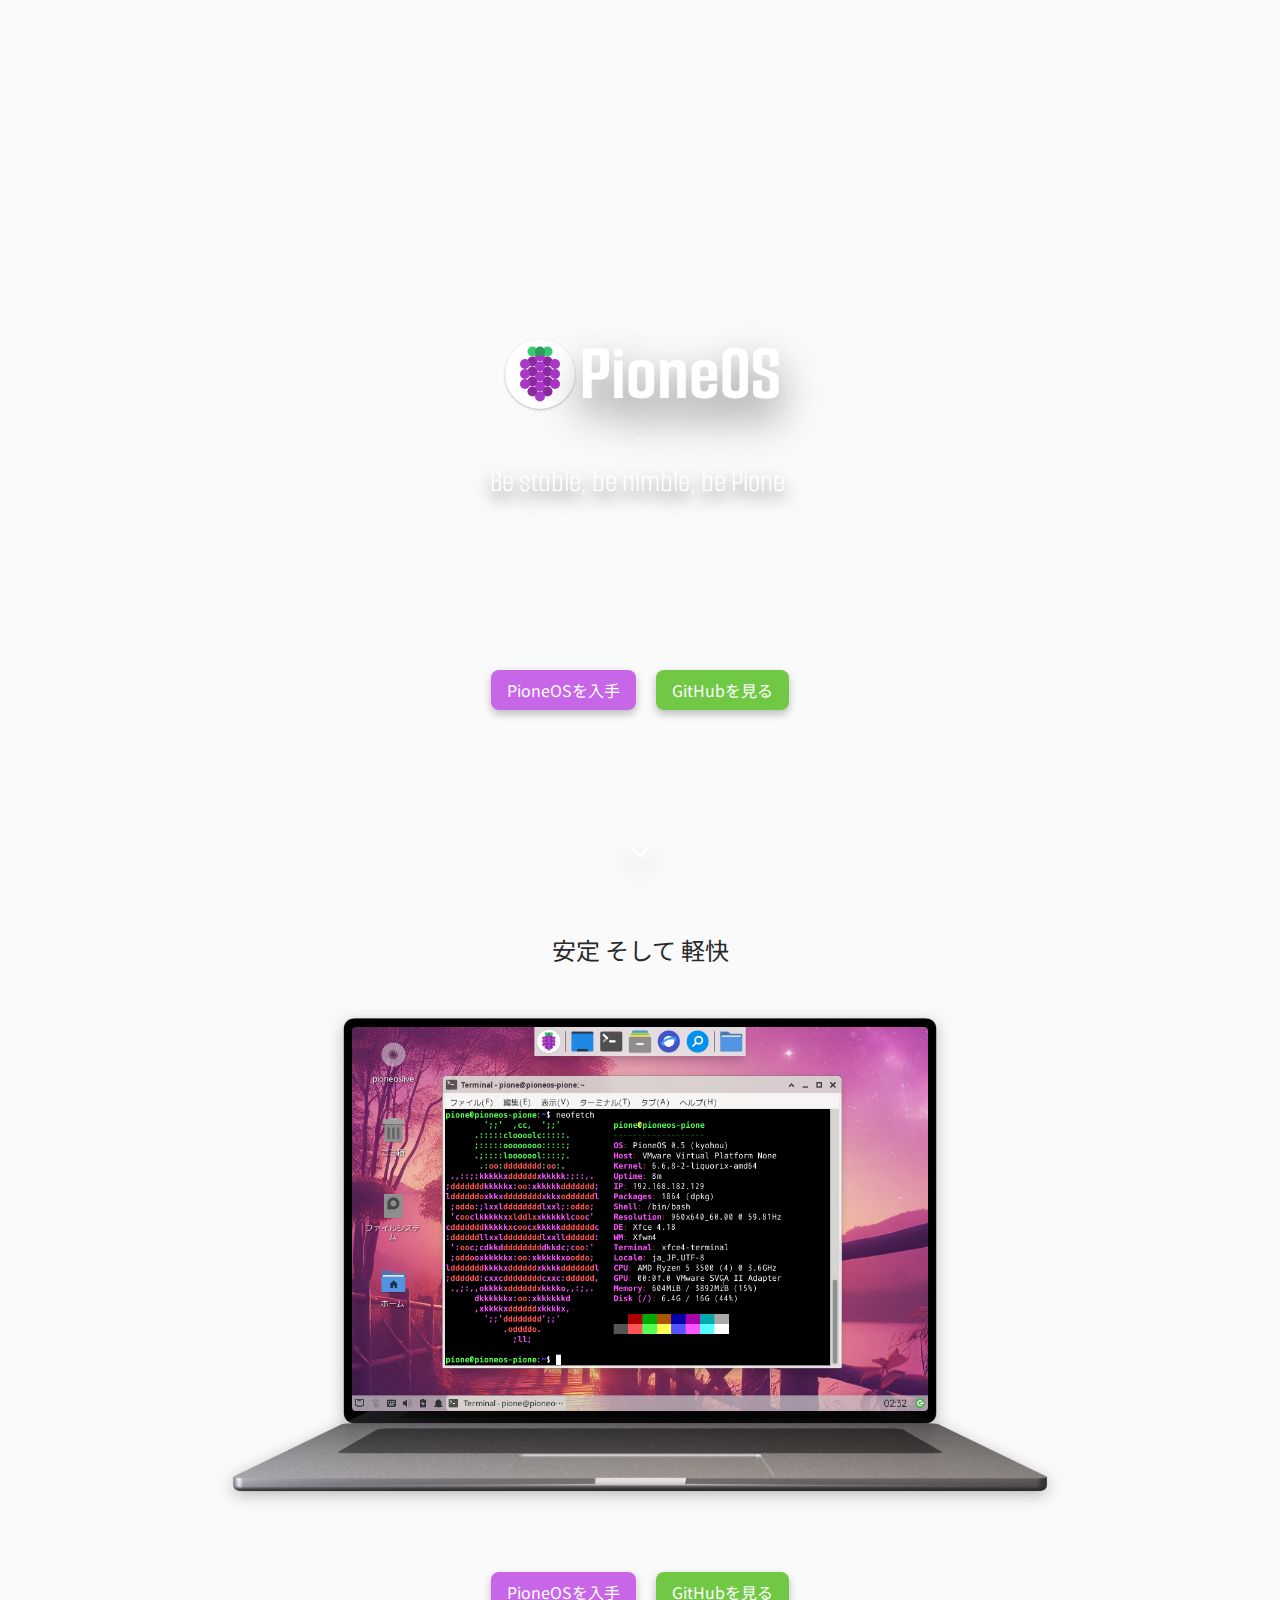
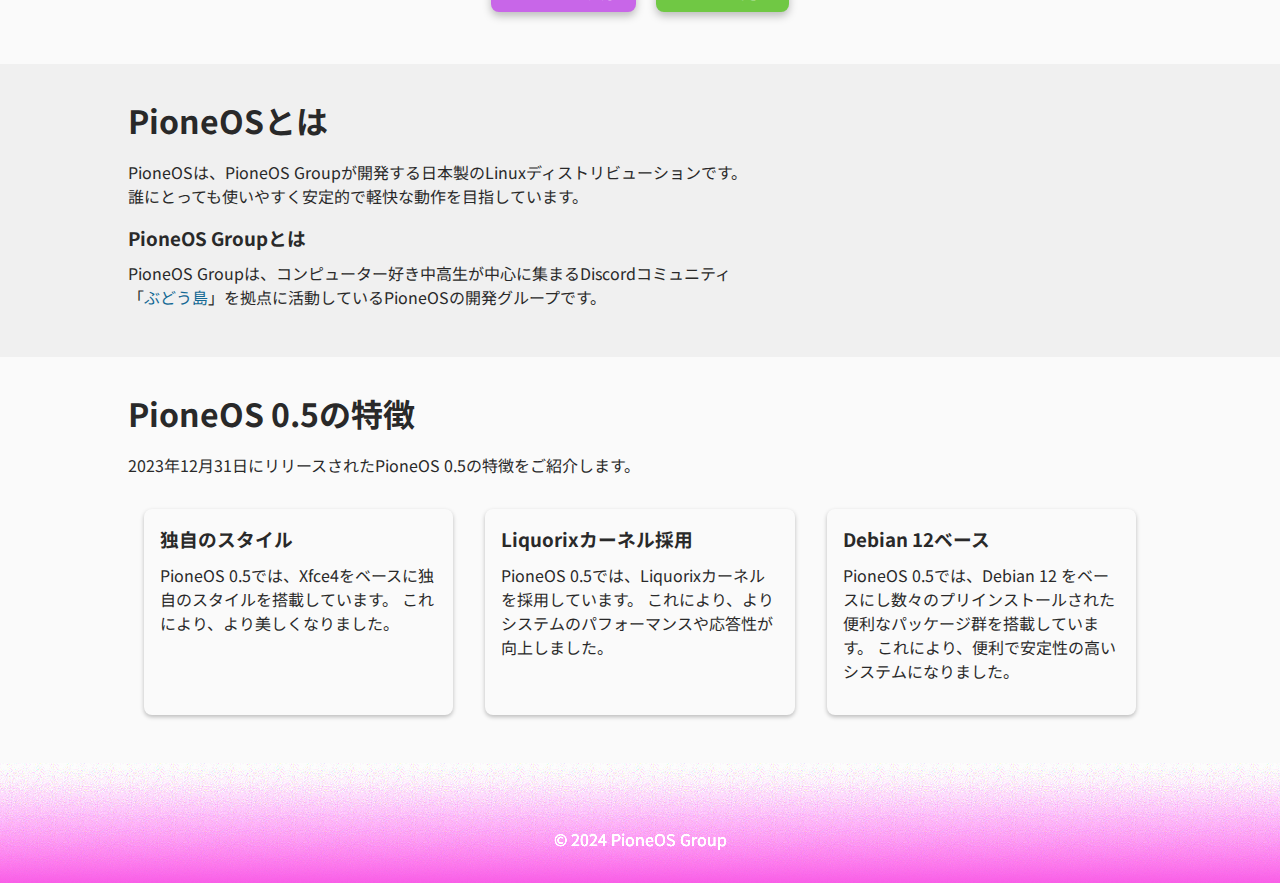
==== commit 16f5c760: "Update PioneOS download link and footer year" ====
--- a/index.html
+++ b/index.html
@@ -111,7 +111,7 @@
         <p>Be stable, be nimble, be Pione.</p>
 
         <div id="buttons">
-            <a href="./get.html" class="button rainbow-hover">PioneOSを入手</a>
+            <a href="./download/" class="button rainbow-hover">PioneOSを入手</a>
             <a href="https://github.com/pione-os" class="button secondary rainbow-hover">GitHubを見る</a>
         </div>
 
@@ -133,7 +133,7 @@
                     <img id="laptop" src="/images/laptop.png" alt="Laptop">
                 </div>
                 <p class="center">
-                    <a href="./get.html" class="button rainbow-hover">PioneOSを入手</a>
+                    <a href="./download/" class="button rainbow-hover">PioneOSを入手</a>
                     <a href="https://github.com/pione-os" class="button secondary rainbow-hover">GitHubを見る</a>
                     <!--<a class="button secondary button-disabled">
                         開発者を応援
@@ -189,7 +189,7 @@
     </main>
 
     <footer>
-        &copy; 2023 PioneOS Group
+        &copy; 2024 PioneOS Group
     </footer>
 </body>
 
--- a/styles/main.css
+++ b/styles/main.css
@@ -217,4 +217,60 @@
     background:
         linear-gradient(0deg, var(--footer-background), rgba(0, 0, 0, 0)),
         url("data:image/svg+xml,%3Csvg viewBox='0 0 256 256' xmlns='http://www.w3.org/2000/svg'%3E%3Cfilter id='noiseFilter'%3E%3CfeTurbulence type='fractalNoise' baseFrequency='0.5' numOctaves='3' stitchTiles='stitch'/%3E%3C/filter%3E%3Crect width='100%25' height='100%25' filter='url(%23noiseFilter)'/%3E%3C/svg%3E");
+}
+
+nav {
+    background: var(--theme-color);
+    box-shadow: 0 .125em .25em var(--shadow-color-light);
+    text-align: center;
+    padding: .5em 0;
+}
+
+nav h1 {
+    margin: 0;
+    color: var(--header-text);
+}
+
+nav a {
+    color: var(--header-text);
+    text-decoration: none;
+}
+
+nav a:visited {
+    color: var(--header-text);
+}
+
+select {
+    width: 100%;
+    font-size: 1em;
+    padding: 0.5em 1em;
+    margin: 0.25em 0;
+    border-radius: 0.5em;
+    border: none;
+    background: var(--theme-color);
+    color: #fff;
+    text-decoration: none;
+    transition: background 0.2s ease-in-out, box-shadow 0.2s ease-in-out, border-bottom 0.2s ease-in-out;
+    box-shadow: 0 .25em .5em var(--shadow-color-light);
+}
+
+select:hover,
+select:focus {
+    box-shadow: 0 .125em .25em var(--shadow-color-light);
+}
+
+select:active {
+    box-shadow: 0 .125em .25em var(--shadow-color-light) inset;
+    background: var(--theme-color-dark);
+}
+
+hr {
+    border: none;
+    border-bottom: 1px solid var(--shadow-color-light);
+    margin: 1em 0;
+}
+
+ul {
+    margin-top: 0;
+    margin-bottom: 1em;
 }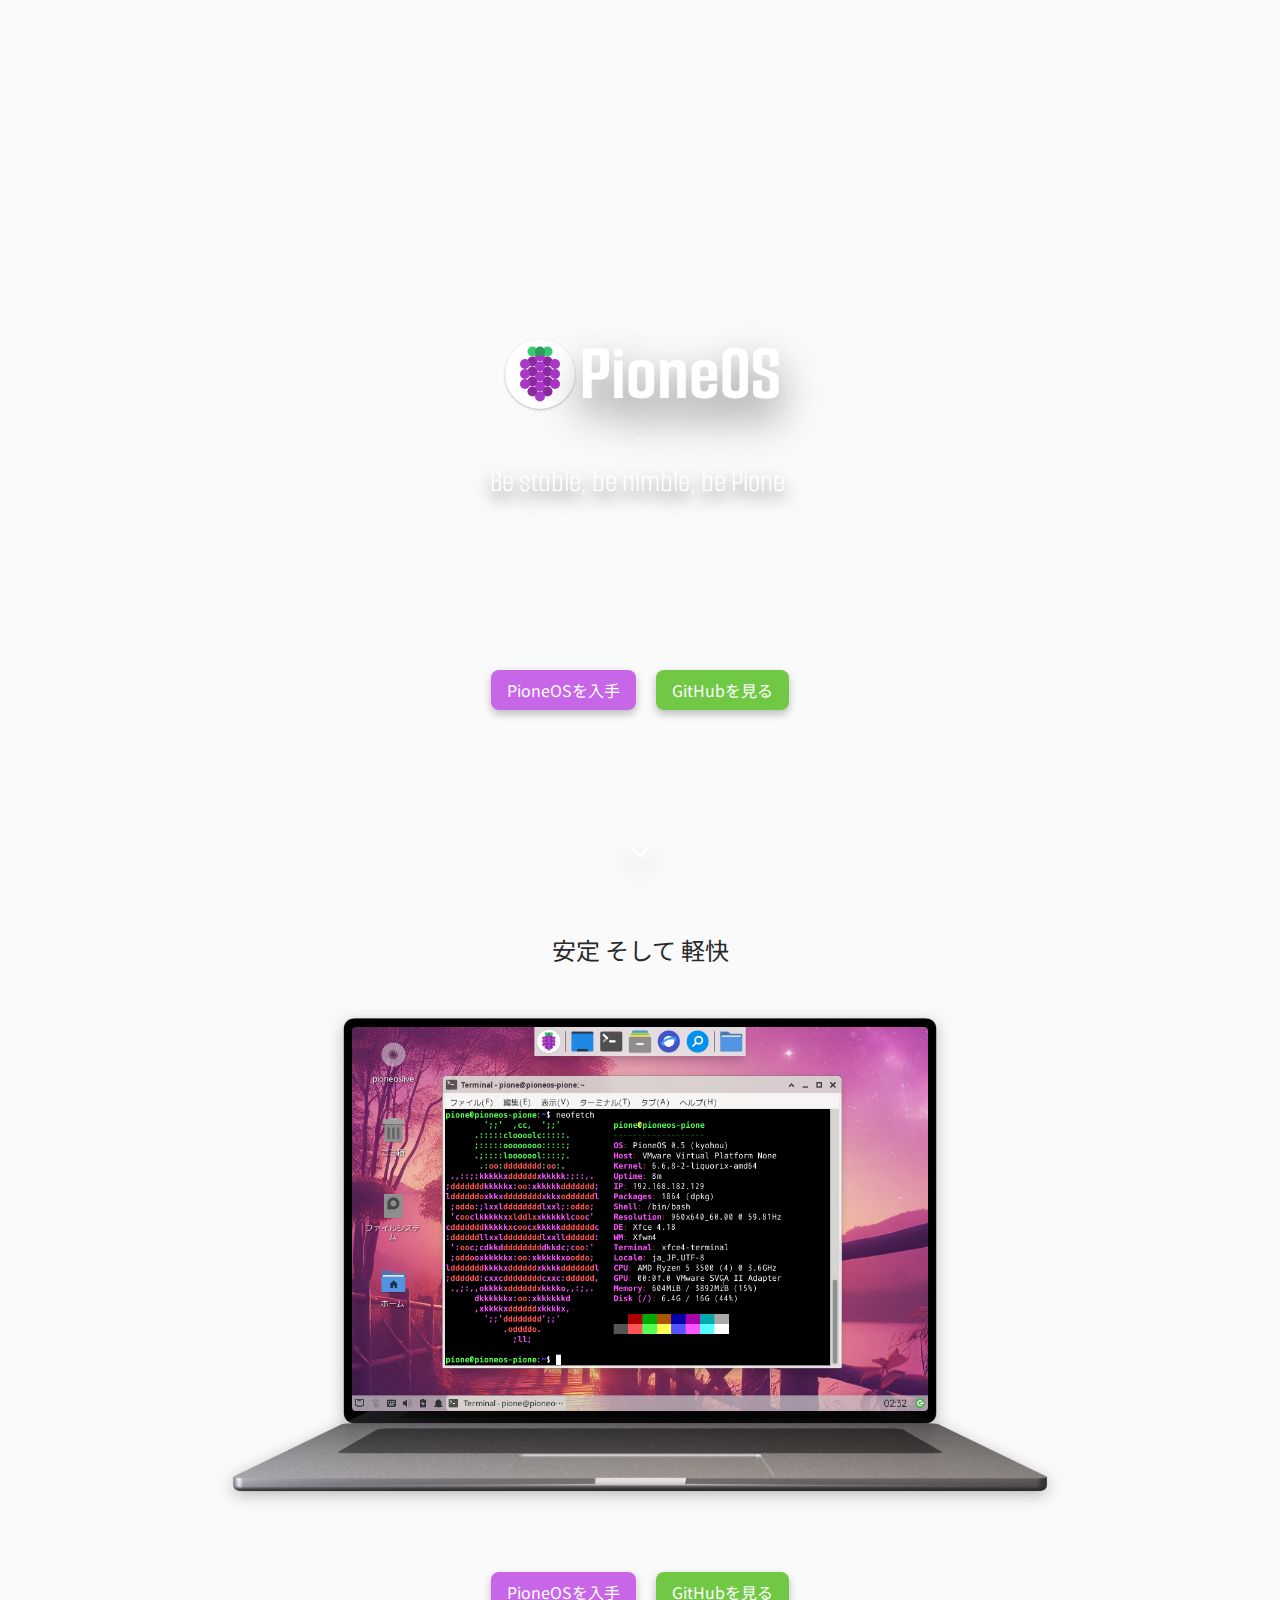
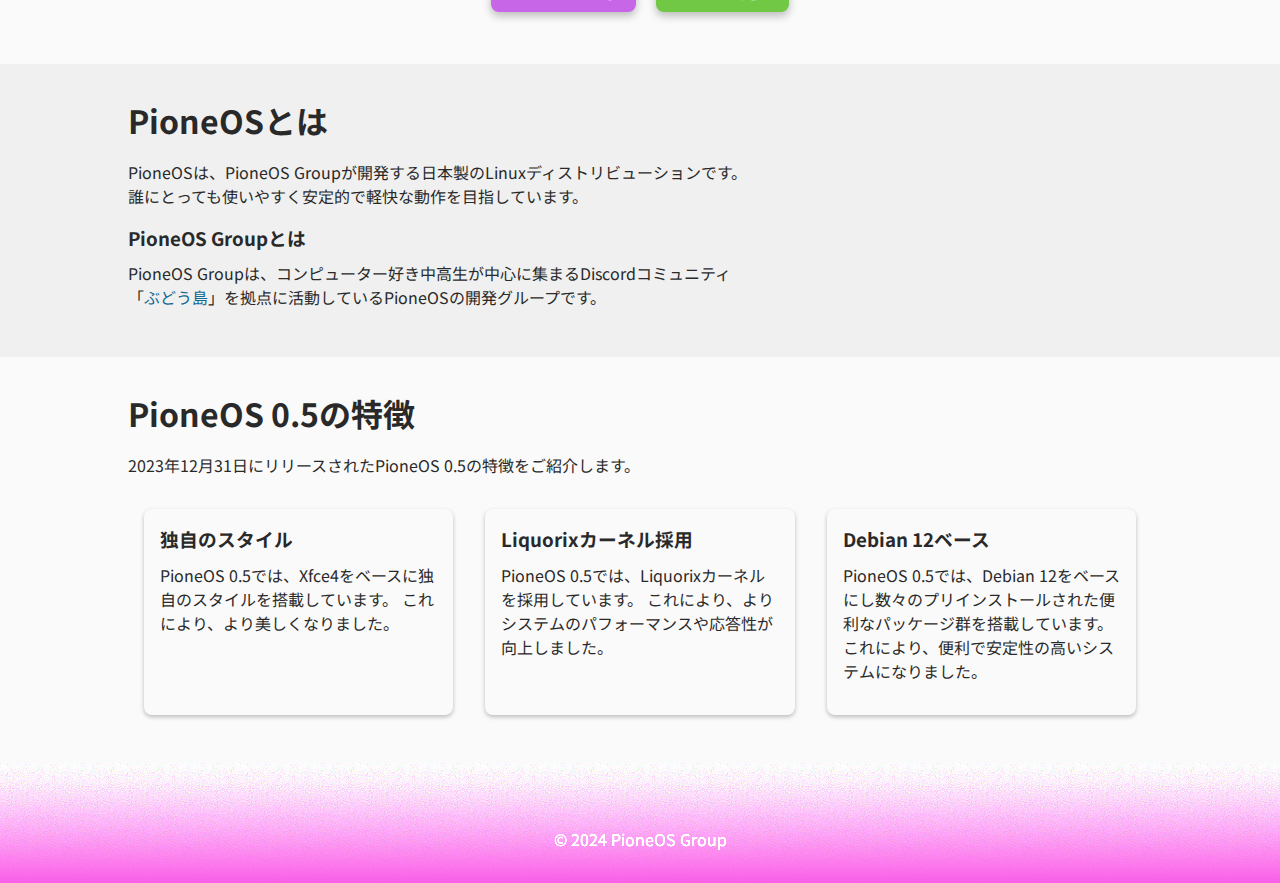
==== commit 7a6a77c9: "パッケージリストの追加" ====
--- a/index.html
+++ b/index.html
@@ -180,7 +180,7 @@
                     <div class="card">
                         <h3>Debian 12ベース</h3>
                         <p>
-                            PioneOS 0.5では、Debian 12 をベースにし数々のプリインストールされた便利なパッケージ群を搭載しています。
+                            PioneOS 0.5では、Debian 12をベースにし数々のプリインストールされた便利なパッケージ群を搭載しています。
                             これにより、便利で安定性の高いシステムになりました。
                         </p>
                     </div>
--- a/styles/main.css
+++ b/styles/main.css
@@ -1,4 +1,4 @@
-@import url('https://fonts.googleapis.com/css2?family=Noto+Sans+JP:wght@100;200;300;400;500;600;700;800;900&family=Smooch+Sans:wght@100;200;300;400;500;600;700;800;900&display=swap');
+@import url('https://fonts.googleapis.com/css2?family=Noto+Sans+JP:wght@400;700&family=Smooch+Sans:wght@400;700&display=swap');
 
 :root {
     --background: #fafafa;
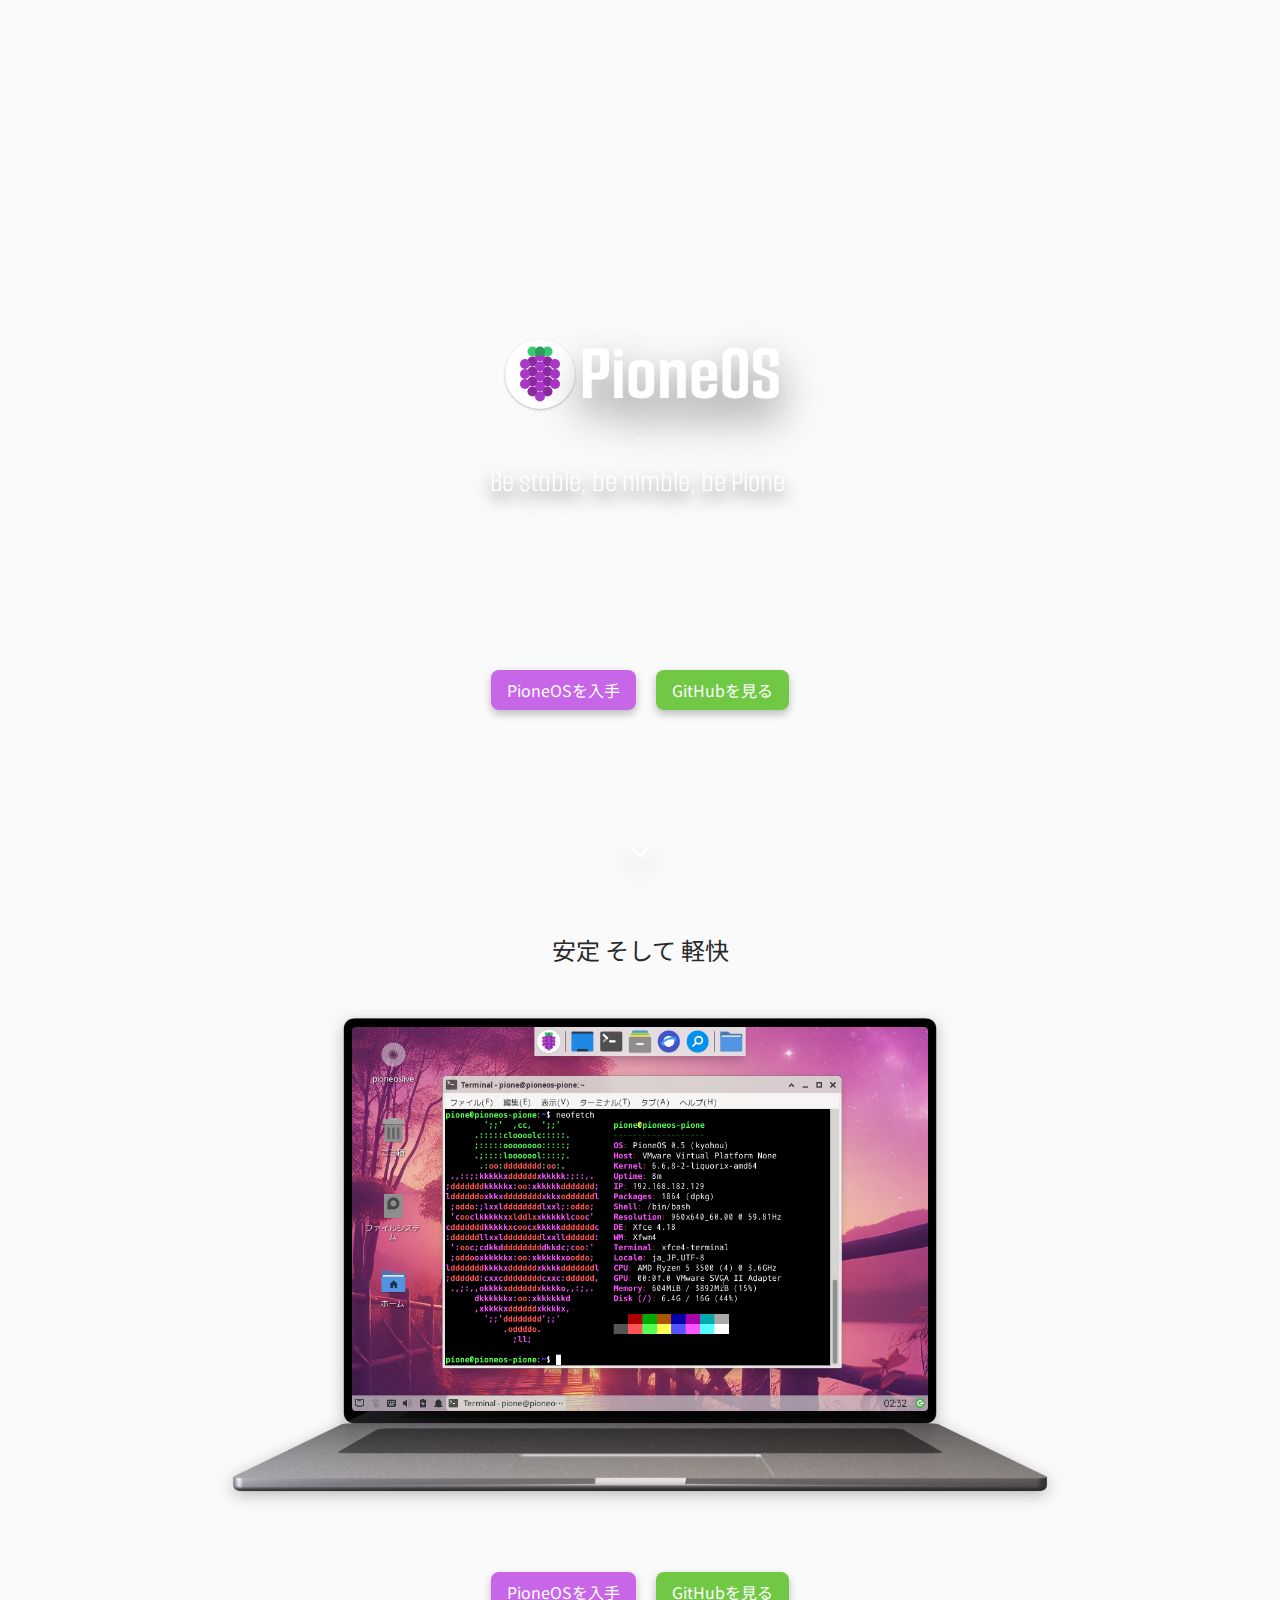
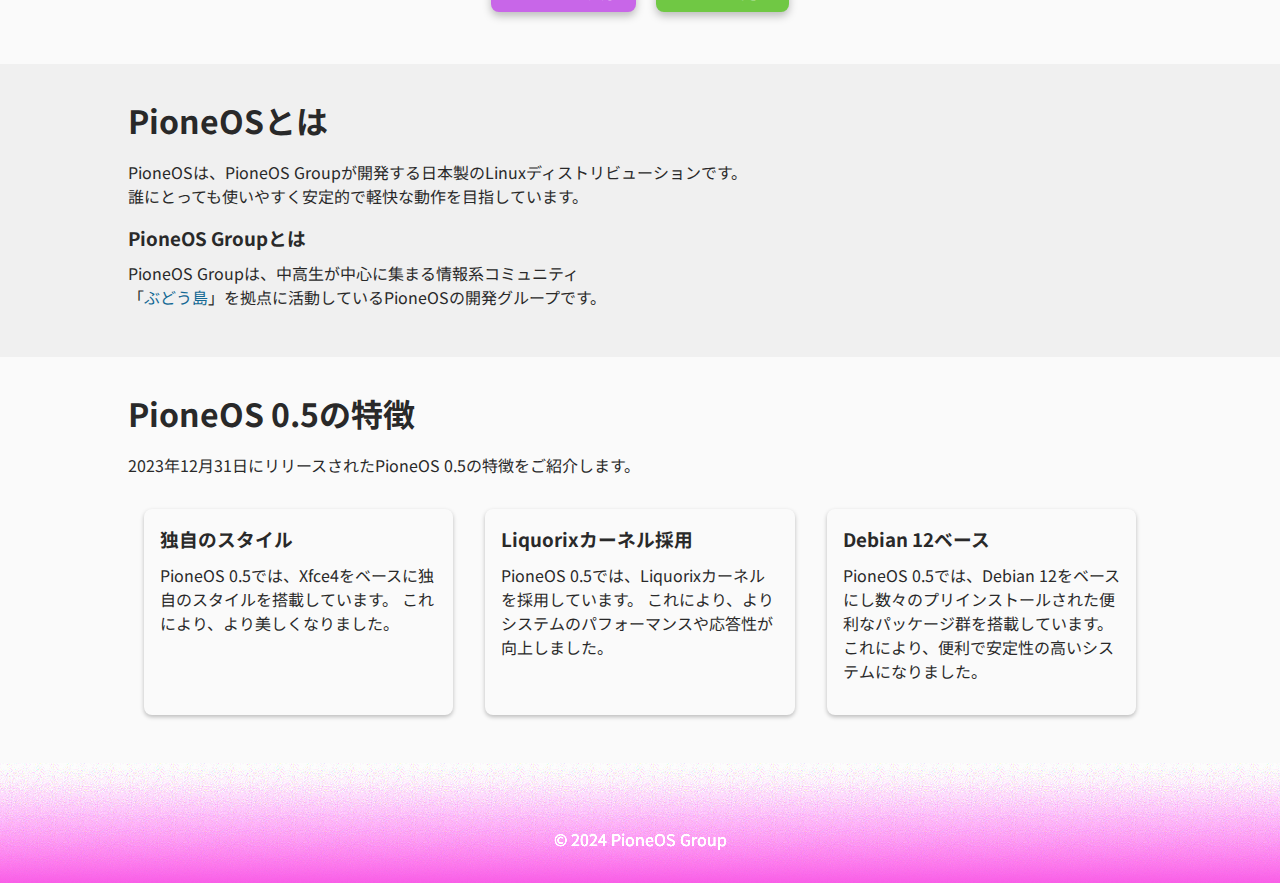
==== commit 6d0e4e6f: "更新" ====
--- a/index.html
+++ b/index.html
@@ -151,7 +151,7 @@
                 </p>
                 <h3>PioneOS Groupとは</h3>
                 <p>
-                    PioneOS Groupは、コンピューター好き中高生が中心に集まるDiscordコミュニティ<br>「<a
+                    PioneOS Groupは、中高生が中心に集まる情報系コミュニティ<br>「<a
                         href="https://gbudou.com/discord/">ぶどう島</a>」を拠点に活動しているPioneOSの開発グループです。
                 </p>
             </div>
